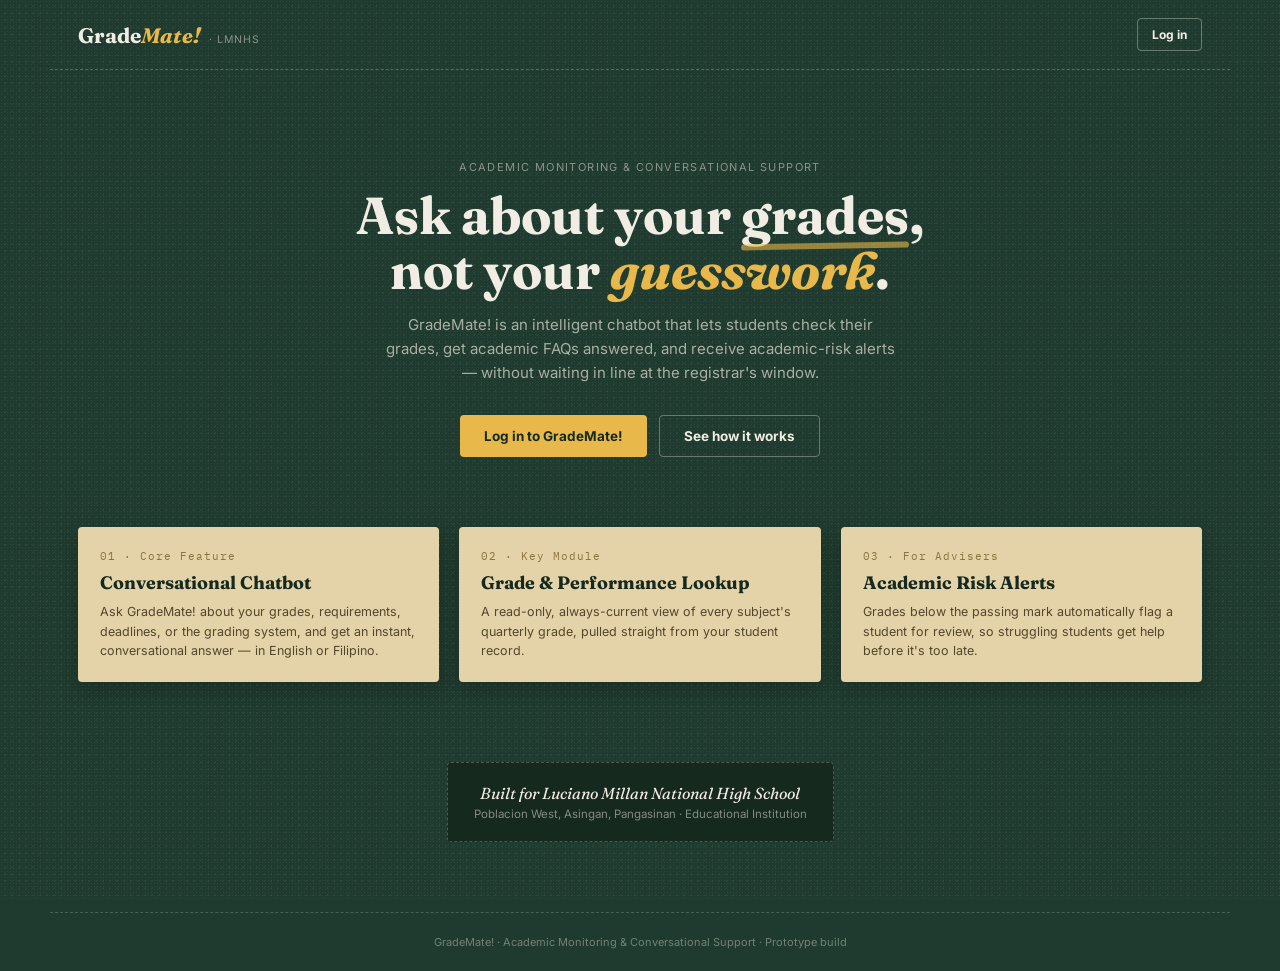
==== index.html @ bb6dbd0a "Add files via upload" ====
<!DOCTYPE html>
<html lang="en">
<head>
<meta charset="UTF-8">
<meta name="viewport" content="width=device-width, initial-scale=1.0">
<title>GradeMate! — Luciano Millan National High School</title>
<link rel="stylesheet" href="css/style.css">
<style>
  .hero{
    padding:90px 28px 70px;
    text-align:center;
    position:relative; z-index:2;
  }
  .hero .eyebrow{ justify-content:center; }
  .hero h1{
    font-family:var(--serif); font-weight:700; font-size:52px;
    color:var(--chalk-cream); margin:14px 0 16px; line-height:1.05;
  }
  .hero h1 em{ color:var(--gold); font-style:italic; }
  .hero p{ color:rgba(242,237,228,0.65); font-size:15px; max-width:520px; margin:0 auto 30px; line-height:1.6; }
  .hero .ctas{ display:flex; gap:12px; justify-content:center; }

  .chalk-underline{
    display:inline-block; position:relative;
  }
  .chalk-underline::after{
    content:""; position:absolute; left:0; right:0; bottom:-6px; height:6px;
    background:var(--gold); opacity:.6; border-radius:4px;
    transform:rotate(-1deg);
  }

  .features{
    max-width:1180px; margin:0 auto; padding:0 28px 80px;
    display:grid; grid-template-columns:repeat(3,1fr); gap:20px;
    position:relative; z-index:2;
  }
  @media (max-width:820px){ .features{ grid-template-columns:1fr; } }
  .feat{ background:var(--manila); border-radius:var(--radius); padding:22px; box-shadow:0 8px 20px rgba(0,0,0,0.2); }
  .feat .num{ font-family:var(--mono); font-size:11px; color:#8a7340; letter-spacing:1px; }
  .feat h3{ font-family:var(--serif); font-size:18px; margin:8px 0 8px; color:var(--chalk-green-deep); }
  .feat p{ font-size:12.5px; color:#54462B; line-height:1.55; margin:0; }

  .client-strip{
    max-width:1180px; margin:0 auto 70px; padding:0 28px;
    display:flex; justify-content:center;
    position:relative; z-index:2;
  }
  .client-card{
    background:var(--chalk-green-deep); border:1px dashed rgba(242,237,228,0.25);
    border-radius:var(--radius); padding:20px 26px; text-align:center; max-width:520px;
  }
  .client-card .school-name{ font-family:var(--serif); font-style:italic; color:var(--chalk-cream); font-size:16px; }
  .client-card .loc{ font-size:11.5px; color:rgba(242,237,228,0.5); margin-top:4px; }
</style>
</head>
<body class="chalk-bg">
<div class="shell">
  <header class="topnav">
    <div class="brand">
      <span class="mark">Grade<em>Mate!</em></span>
      <span class="school">· LMNHS</span>
    </div>
    <div class="links"></div>
    <div class="who">
      <a class="btn ghost small" href="login.html">Log in</a>
    </div>
  </header>

  <main style="padding:0;">
    <section class="hero">
      <div class="eyebrow">Academic Monitoring &amp; Conversational Support</div>
      <h1>Ask about your <span class="chalk-underline">grades</span>,<br>not your <em>guesswork</em>.</h1>
      <p>GradeMate! is an intelligent chatbot that lets students check their grades, get academic FAQs answered, and receive academic-risk alerts — without waiting in line at the registrar's window.</p>
      <div class="ctas">
        <a class="btn" href="login.html">Log in to GradeMate!</a>
        <a class="btn ghost" href="#features">See how it works</a>
      </div>
    </section>

    <section class="features" id="features">
      <div class="feat">
        <div class="num">01 · Core Feature</div>
        <h3>Conversational Chatbot</h3>
        <p>Ask GradeMate! about your grades, requirements, deadlines, or the grading system, and get an instant, conversational answer — in English or Filipino.</p>
      </div>
      <div class="feat">
        <div class="num">02 · Key Module</div>
        <h3>Grade &amp; Performance Lookup</h3>
        <p>A read-only, always-current view of every subject's quarterly grade, pulled straight from your student record.</p>
      </div>
      <div class="feat">
        <div class="num">03 · For Advisers</div>
        <h3>Academic Risk Alerts</h3>
        <p>Grades below the passing mark automatically flag a student for review, so struggling students get help before it's too late.</p>
      </div>
    </section>

    <section class="client-strip">
      <div class="client-card">
        <div class="school-name">Built for Luciano Millan National High School</div>
        <div class="loc">Poblacion West, Asingan, Pangasinan · Educational Institution</div>
      </div>
    </section>
  </main>

  <footer class="site-footer">GradeMate! · Academic Monitoring &amp; Conversational Support · Prototype build</footer>
</div>
</body>
</html>
---- css/style.css ----
/* ==========================================================
   GradeMate! — shared design system
   Chalkboard / report-card visual language
   ========================================================== */

@import url('https://fonts.googleapis.com/css2?family=Fraunces:ital,opsz,wght@0,9..144,400;0,9..144,600;0,9..144,700;1,9..144,500&family=Inter:wght@400;500;600;700&family=IBM+Plex+Mono:wght@400;500;600&display=swap');

:root{
  --chalk-green: #1F3A2E;
  --chalk-green-deep: #16291F;
  --chalk-cream: #F2EDE4;
  --manila: #E4D3A8;
  --manila-dark: #C9AE79;
  --pen-red: #B23A2E;
  --pen-blue: #2F4C7C;
  --gold: #E8B84B;
  --ink: #221E17;
  --radius: 4px;
  --serif: 'Fraunces', serif;
  --sans: 'Inter', sans-serif;
  --mono: 'IBM Plex Mono', monospace;
}

*{ box-sizing:border-box; }
html,body{ height:100%; margin:0; }
body{
  font-family:var(--sans);
  background:var(--chalk-green-deep);
  color:var(--ink);
  min-height:100vh;
}

a{ color:inherit; text-decoration:none; }

/* chalk dust texture, applied to any .chalk-bg element */
.chalk-bg{ position:relative; background:var(--chalk-green); }
.chalk-bg::before{
  content:"";
  position:absolute; inset:0;
  background-image:
    radial-gradient(rgba(242,237,228,0.12) 1px, transparent 1px),
    radial-gradient(rgba(242,237,228,0.12) 1px, transparent 1px);
  background-size: 3px 3px, 7px 7px;
  background-position: 0 0, 2px 3px;
  opacity:.5;
  pointer-events:none;
}

/* ---------- shell / nav ---------- */
.shell{ max-width:1180px; margin:0 auto; min-height:100vh; display:flex; flex-direction:column; }

.topnav{
  display:flex;
  align-items:center;
  justify-content:space-between;
  padding:18px 28px;
  border-bottom:1px dashed rgba(242,237,228,0.25);
  position:relative;
  z-index:2;
}
.topnav .brand{ display:flex; align-items:baseline; gap:8px; }
.topnav .brand .mark{ font-family:var(--serif); font-weight:700; font-size:21px; color:var(--chalk-cream); }
.topnav .brand .mark em{ color:var(--gold); font-style:italic; }
.topnav .brand .school{ font-size:10.5px; letter-spacing:1px; text-transform:uppercase; color:rgba(242,237,228,0.5); }

.topnav .links{ display:flex; gap:4px; align-items:center; }
.topnav .links a{
  font-size:12.5px; font-weight:600; letter-spacing:.2px;
  color:rgba(242,237,228,0.75);
  padding:8px 14px; border-radius:20px;
  transition:background .15s ease, color .15s ease;
}
.topnav .links a:hover{ background:rgba(242,237,228,0.1); color:var(--chalk-cream); }
.topnav .links a.active{ background:var(--chalk-cream); color:var(--chalk-green-deep); }
.topnav .who{
  display:flex; align-items:center; gap:10px;
  font-size:11.5px; color:rgba(242,237,228,0.6);
}
.topnav .who .badge{
  width:28px; height:28px; border-radius:50%;
  background:var(--gold); color:var(--chalk-green-deep);
  display:flex; align-items:center; justify-content:center;
  font-family:var(--mono); font-weight:700; font-size:11px;
}
.topnav .who a.logout{
  color:var(--pen-red); font-weight:600; margin-left:4px;
}

main{ flex:1; position:relative; z-index:2; padding:32px 28px 48px; }

/* ---------- typography helpers ---------- */
.eyebrow{ font-size:11px; text-transform:uppercase; letter-spacing:1.4px; color:rgba(242,237,228,0.5); }
.page-title{ font-family:var(--serif); font-style:italic; font-weight:600; font-size:24px; color:var(--chalk-cream); margin:4px 0 0; }
.page-sub{ font-size:13px; color:rgba(242,237,228,0.55); margin-top:6px; max-width:560px; line-height:1.5; }

/* ---------- cards ---------- */
.card{
  background:var(--manila);
  border-radius:var(--radius);
  padding:18px;
  box-shadow:0 6px 16px rgba(0,0,0,0.2);
}
.card h2, .card h3{ font-family:var(--serif); color:var(--chalk-green-deep); margin:0 0 10px; }
.card.dark{ background:var(--chalk-green-deep); color:var(--chalk-cream); }
.card.dark h2, .card.dark h3{ color:var(--chalk-cream); }

.grid{ display:grid; gap:18px; }
.grid.cols-2{ grid-template-columns:1fr 1fr; }
.grid.cols-3{ grid-template-columns:repeat(3,1fr); }
.grid.cols-4{ grid-template-columns:repeat(4,1fr); }
@media (max-width:820px){
  .grid.cols-2, .grid.cols-3, .grid.cols-4{ grid-template-columns:1fr; }
}

.stat{ background:var(--chalk-green-deep); color:var(--chalk-cream); border-radius:var(--radius); padding:14px 16px; }
.stat .n{ font-family:var(--mono); font-size:26px; font-weight:600; }
.stat .l{ font-size:10.5px; text-transform:uppercase; letter-spacing:.6px; color:rgba(242,237,228,0.55); margin-top:2px; }

/* ---------- buttons / forms ---------- */
.btn{
  display:inline-flex; align-items:center; justify-content:center;
  background:var(--gold); color:var(--chalk-green-deep);
  border:none; font-weight:700; font-family:var(--sans);
  padding:12px 24px; border-radius:var(--radius); font-size:13.5px;
  cursor:pointer; transition:background .15s ease;
}
.btn:hover{ background:#f2c664; }
.btn.ghost{
  background:transparent; color:var(--chalk-cream);
  border:1px solid rgba(242,237,228,0.35);
}
.btn.ghost:hover{ background:rgba(242,237,228,0.1); }
.btn.small{ padding:8px 14px; font-size:12px; }

label{ font-size:11px; text-transform:uppercase; letter-spacing:1px; color:rgba(242,237,228,0.55); display:block; margin-bottom:6px; }
select, input[type=text], input[type=password], textarea{
  width:100%;
  background:var(--chalk-green-deep);
  border:1px solid rgba(242,237,228,0.3);
  color:var(--chalk-cream);
  padding:11px 12px; border-radius:var(--radius);
  font-family:var(--sans); font-size:13.5px;
}
select:focus, input:focus, textarea:focus{ outline:2px solid var(--gold); outline-offset:1px; }
.field{ margin-bottom:16px; }

/* ---------- tables ---------- */
table.rc{ width:100%; border-collapse:collapse; font-family:var(--mono); font-size:13px; }
table.rc td, table.rc th{ padding:8px 4px; border-bottom:1px dotted rgba(0,0,0,0.15); text-align:left; }
table.rc th{ font-size:10px; text-transform:uppercase; letter-spacing:.6px; color:#54462B; }
table.rc td.grade{ text-align:right; font-weight:600; }
table.rc td.low{ color:var(--pen-red); }
.pill{ font-size:9.5px; font-weight:700; letter-spacing:.4px; padding:3px 9px; border-radius:20px; }
.pill.risk{ background:var(--pen-red); color:#fff; }
.pill.ok{ background:#3D6B4F; color:#fff; }

/* bar chart (pure CSS) */
.bars{ display:flex; flex-direction:column; gap:10px; }
.bar-row{ display:grid; grid-template-columns:130px 1fr 46px; align-items:center; gap:10px; font-size:12px; }
.bar-track{ background:rgba(0,0,0,0.12); border-radius:20px; height:10px; overflow:hidden; }
.bar-fill{ height:100%; border-radius:20px; background:var(--chalk-green-deep); }
.bar-fill.low{ background:var(--pen-red); }

/* ---------- footer ---------- */
.site-footer{
  padding:22px 28px; border-top:1px dashed rgba(242,237,228,0.2);
  font-size:11px; color:rgba(242,237,228,0.4); text-align:center;
}
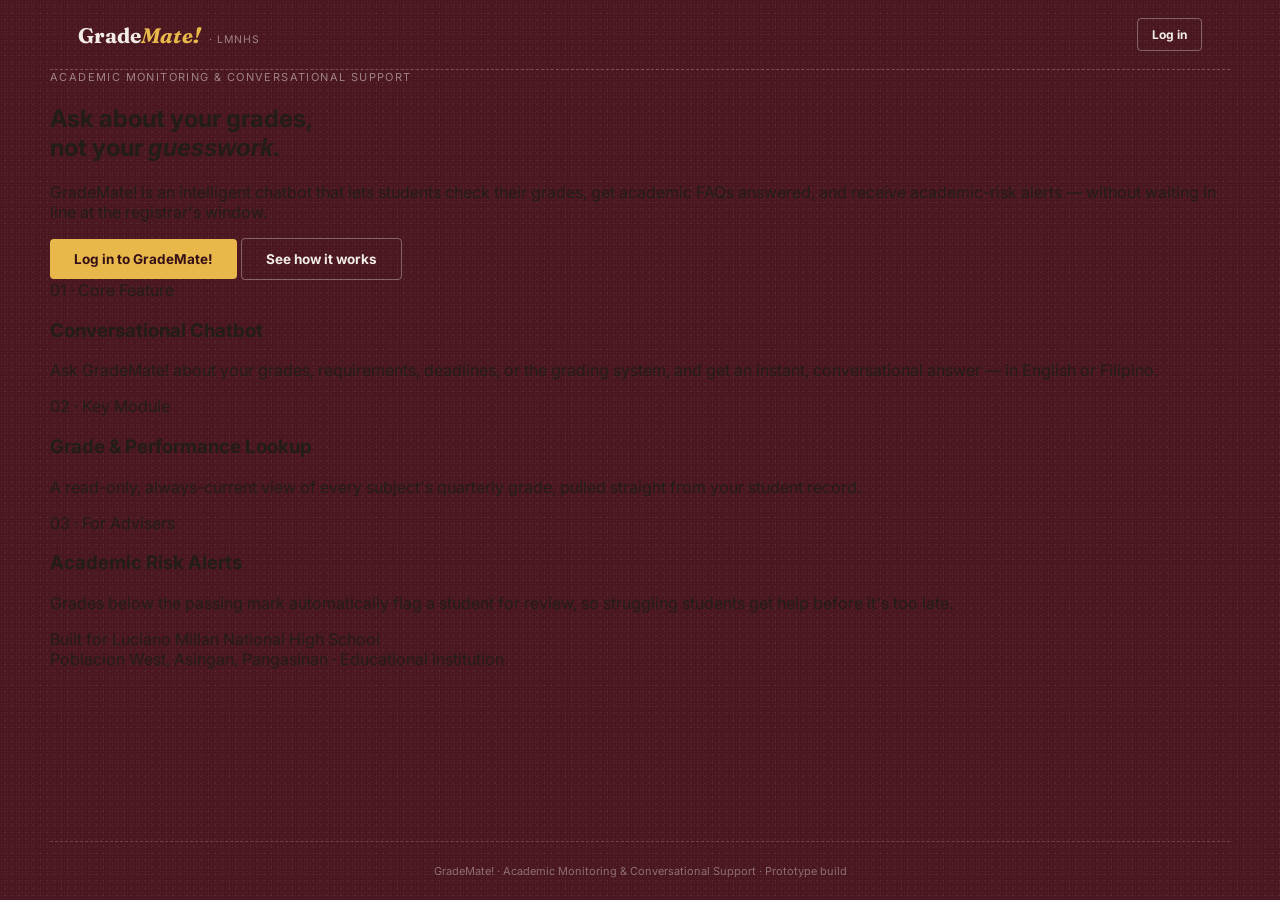
==== commit 606fd9fa: "Update index.html" ====
--- a/index.html
+++ b/index.html
@@ -5,53 +5,8 @@
 <meta name="viewport" content="width=device-width, initial-scale=1.0">
 <title>GradeMate! — Luciano Millan National High School</title>
 <link rel="stylesheet" href="css/style.css">
-<style>
-  .hero{
-    padding:90px 28px 70px;
-    text-align:center;
-    position:relative; z-index:2;
-  }
-  .hero .eyebrow{ justify-content:center; }
-  .hero h1{
-    font-family:var(--serif); font-weight:700; font-size:52px;
-    color:var(--chalk-cream); margin:14px 0 16px; line-height:1.05;
-  }
-  .hero h1 em{ color:var(--gold); font-style:italic; }
-  .hero p{ color:rgba(242,237,228,0.65); font-size:15px; max-width:520px; margin:0 auto 30px; line-height:1.6; }
-  .hero .ctas{ display:flex; gap:12px; justify-content:center; }
+<link rel="icon" href="Assets/GradeMate_icon-removebg-preview.png">
 
-  .chalk-underline{
-    display:inline-block; position:relative;
-  }
-  .chalk-underline::after{
-    content:""; position:absolute; left:0; right:0; bottom:-6px; height:6px;
-    background:var(--gold); opacity:.6; border-radius:4px;
-    transform:rotate(-1deg);
-  }
-
-  .features{
-    max-width:1180px; margin:0 auto; padding:0 28px 80px;
-    display:grid; grid-template-columns:repeat(3,1fr); gap:20px;
-    position:relative; z-index:2;
-  }
-  @media (max-width:820px){ .features{ grid-template-columns:1fr; } }
-  .feat{ background:var(--manila); border-radius:var(--radius); padding:22px; box-shadow:0 8px 20px rgba(0,0,0,0.2); }
-  .feat .num{ font-family:var(--mono); font-size:11px; color:#8a7340; letter-spacing:1px; }
-  .feat h3{ font-family:var(--serif); font-size:18px; margin:8px 0 8px; color:var(--chalk-green-deep); }
-  .feat p{ font-size:12.5px; color:#54462B; line-height:1.55; margin:0; }
-
-  .client-strip{
-    max-width:1180px; margin:0 auto 70px; padding:0 28px;
-    display:flex; justify-content:center;
-    position:relative; z-index:2;
-  }
-  .client-card{
-    background:var(--chalk-green-deep); border:1px dashed rgba(242,237,228,0.25);
-    border-radius:var(--radius); padding:20px 26px; text-align:center; max-width:520px;
-  }
-  .client-card .school-name{ font-family:var(--serif); font-style:italic; color:var(--chalk-cream); font-size:16px; }
-  .client-card .loc{ font-size:11.5px; color:rgba(242,237,228,0.5); margin-top:4px; }
-</style>
 </head>
 <body class="chalk-bg">
 <div class="shell">
--- a/css/style.css
+++ b/css/style.css
@@ -6,8 +6,8 @@
 @import url('https://fonts.googleapis.com/css2?family=Fraunces:ital,opsz,wght@0,9..144,400;0,9..144,600;0,9..144,700;1,9..144,500&family=Inter:wght@400;500;600;700&family=IBM+Plex+Mono:wght@400;500;600&display=swap');
 
 :root{
-  --chalk-green: #1F3A2E;
-  --chalk-green-deep: #16291F;
+  --chalk-green: #4A1620;
+  --chalk-green-deep: #350F16;
   --chalk-cream: #F2EDE4;
   --manila: #E4D3A8;
   --manila-dark: #C9AE79;
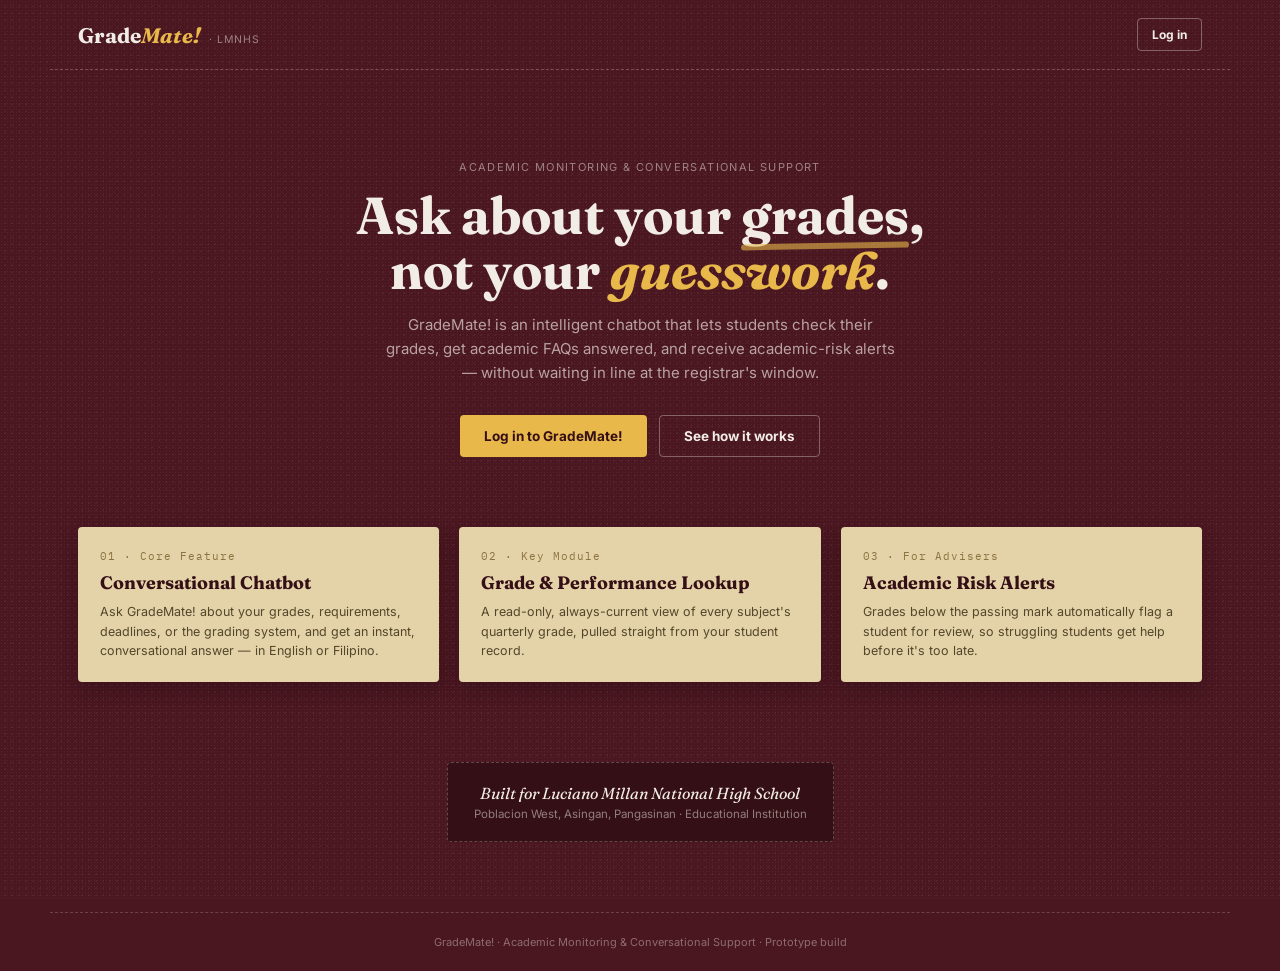
==== commit 4c4d6fe8: "Add files via upload" ====
--- a/index.html
+++ b/index.html
@@ -5,8 +5,53 @@
 <meta name="viewport" content="width=device-width, initial-scale=1.0">
 <title>GradeMate! — Luciano Millan National High School</title>
 <link rel="stylesheet" href="css/style.css">
-<link rel="icon" href="Assets/GradeMate_icon-removebg-preview.png">
+<style>
+  .hero{
+    padding:90px 28px 70px;
+    text-align:center;
+    position:relative; z-index:2;
+  }
+  .hero .eyebrow{ justify-content:center; }
+  .hero h1{
+    font-family:var(--serif); font-weight:700; font-size:52px;
+    color:var(--chalk-cream); margin:14px 0 16px; line-height:1.05;
+  }
+  .hero h1 em{ color:var(--gold); font-style:italic; }
+  .hero p{ color:rgba(242,237,228,0.65); font-size:15px; max-width:520px; margin:0 auto 30px; line-height:1.6; }
+  .hero .ctas{ display:flex; gap:12px; justify-content:center; }
 
+  .chalk-underline{
+    display:inline-block; position:relative;
+  }
+  .chalk-underline::after{
+    content:""; position:absolute; left:0; right:0; bottom:-6px; height:6px;
+    background:var(--gold); opacity:.6; border-radius:4px;
+    transform:rotate(-1deg);
+  }
+
+  .features{
+    max-width:1180px; margin:0 auto; padding:0 28px 80px;
+    display:grid; grid-template-columns:repeat(3,1fr); gap:20px;
+    position:relative; z-index:2;
+  }
+  @media (max-width:820px){ .features{ grid-template-columns:1fr; } }
+  .feat{ background:var(--manila); border-radius:var(--radius); padding:22px; box-shadow:0 8px 20px rgba(0,0,0,0.2); }
+  .feat .num{ font-family:var(--mono); font-size:11px; color:#8a7340; letter-spacing:1px; }
+  .feat h3{ font-family:var(--serif); font-size:18px; margin:8px 0 8px; color:var(--chalk-green-deep); }
+  .feat p{ font-size:12.5px; color:#54462B; line-height:1.55; margin:0; }
+
+  .client-strip{
+    max-width:1180px; margin:0 auto 70px; padding:0 28px;
+    display:flex; justify-content:center;
+    position:relative; z-index:2;
+  }
+  .client-card{
+    background:var(--chalk-green-deep); border:1px dashed rgba(242,237,228,0.25);
+    border-radius:var(--radius); padding:20px 26px; text-align:center; max-width:520px;
+  }
+  .client-card .school-name{ font-family:var(--serif); font-style:italic; color:var(--chalk-cream); font-size:16px; }
+  .client-card .loc{ font-size:11.5px; color:rgba(242,237,228,0.5); margin-top:4px; }
+</style>
 </head>
 <body class="chalk-bg">
 <div class="shell">
